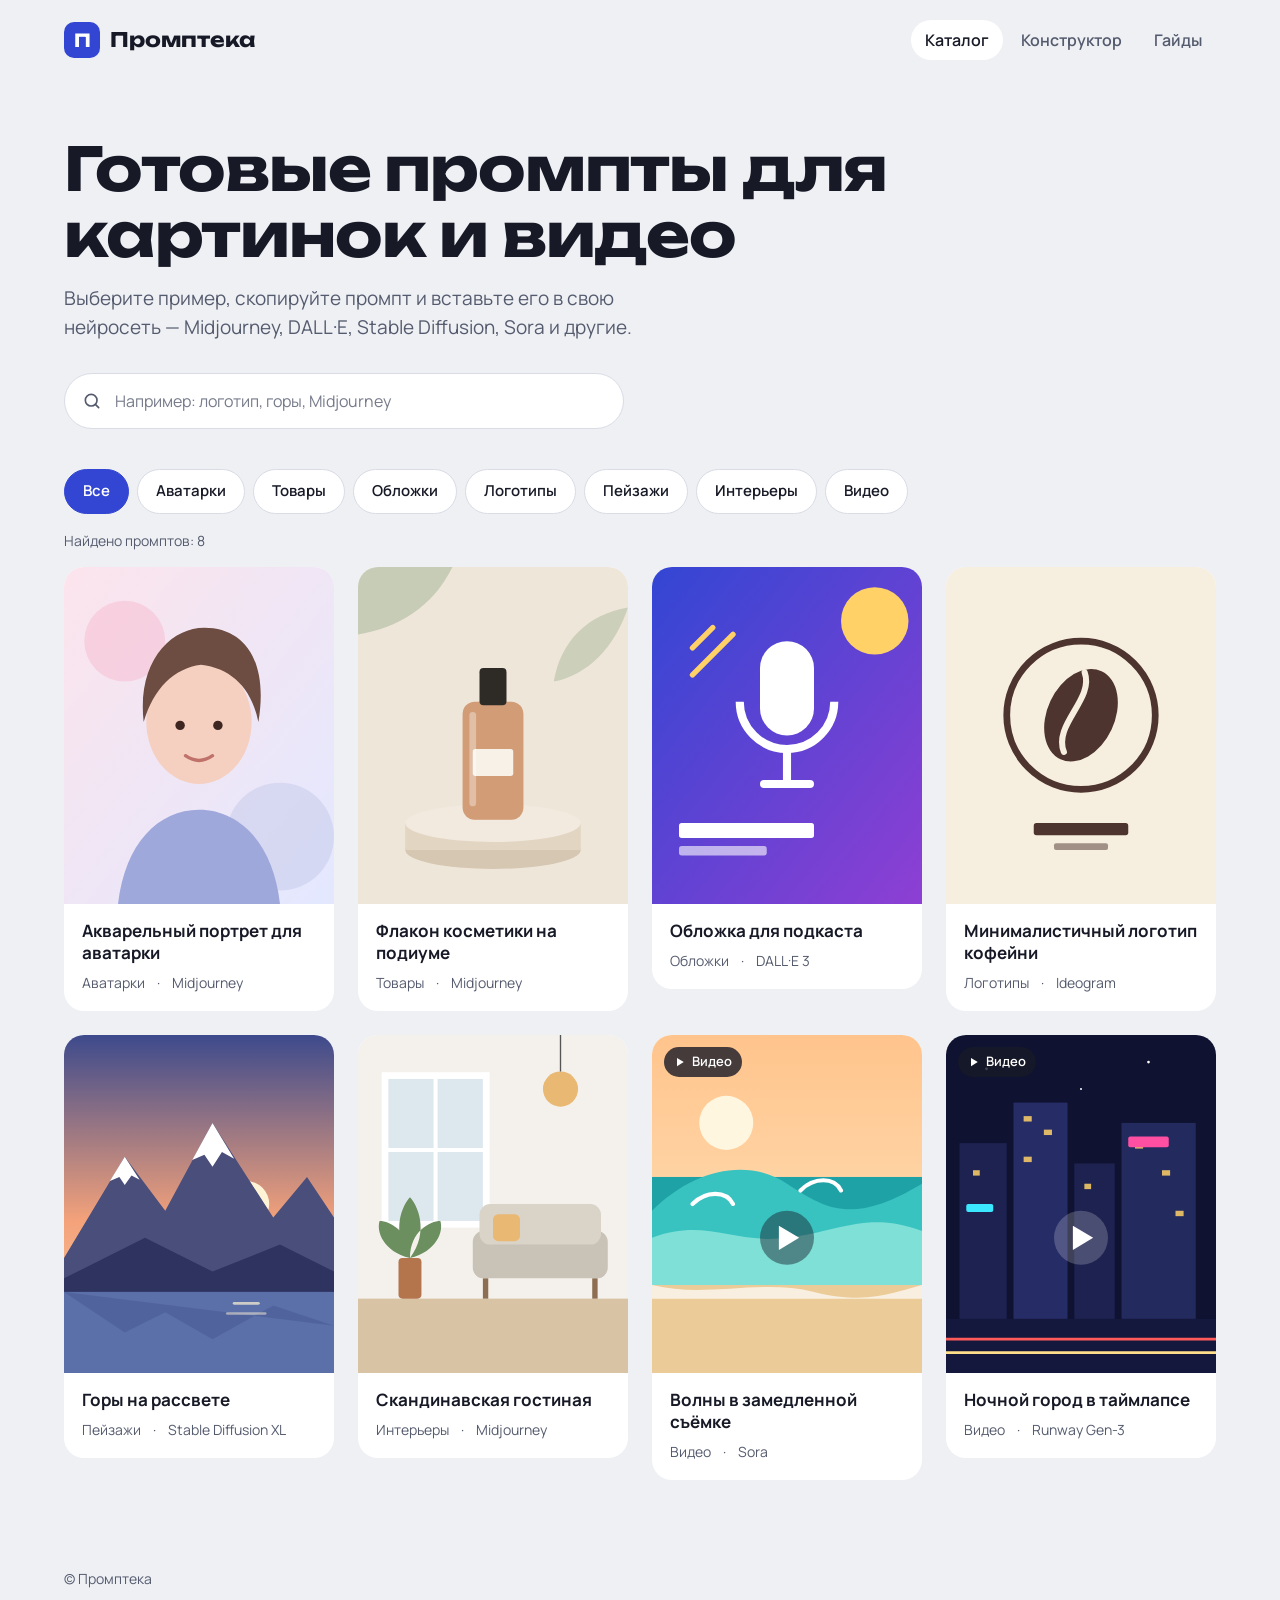
==== index.html @ 245260dd "Первая версия сайта «Промптека» Статический каталог промптов: index.html, style.css, app.js, данные " ====
<!doctype html>
<html lang="ru">
<head>
  <meta charset="utf-8">
  <meta name="viewport" content="width=device-width, initial-scale=1">
  <title>Промптека — готовые промпты для нейросетей</title>
  <meta name="description" content="Каталог готовых промптов для картинок и видео: Midjourney, DALL·E, Stable Diffusion, Sora и другие нейросети.">
  <link rel="preconnect" href="https://fonts.googleapis.com">
  <link rel="preconnect" href="https://fonts.gstatic.com" crossorigin>
  <link href="https://fonts.googleapis.com/css2?family=Manrope:wght@400;500;600;700&family=Unbounded:wght@500;700&display=swap&subset=cyrillic" rel="stylesheet">
  <link rel="stylesheet" href="style.css">
</head>
<body>
  <a class="skip-link" href="#catalog">Перейти к каталогу</a>

  <header class="header">
    <div class="container header__inner">
      <a class="logo" href="./" aria-label="Промптека — на главную">
        <span class="logo__mark" aria-hidden="true">П</span>
        <span class="logo__text">Промптека</span>
      </a>
      <nav class="nav" aria-label="Основное меню">
        <a class="nav__link is-active" href="#catalog" aria-current="page">Каталог</a>
        <a class="nav__link" href="#">Конструктор</a>
        <a class="nav__link" href="#">Гайды</a>
      </nav>
    </div>
  </header>

  <main>
    <section class="hero container">
      <h1 class="hero__title">Готовые промпты для картинок и видео</h1>
      <p class="hero__subtitle">Выберите пример, скопируйте промпт и вставьте его в свою нейросеть — Midjourney, DALL·E, Stable Diffusion, Sora и другие.</p>
      <div class="search">
        <label class="visually-hidden" for="search">Поиск промптов</label>
        <svg class="search__icon" aria-hidden="true" viewBox="0 0 24 24" width="20" height="20"><circle cx="11" cy="11" r="7" fill="none" stroke="currentColor" stroke-width="2"/><path d="M20 20l-4-4" stroke="currentColor" stroke-width="2" stroke-linecap="round"/></svg>
        <input class="search__input" id="search" type="search" placeholder="Например: логотип, горы, Midjourney" autocomplete="off">
      </div>
    </section>

    <section class="catalog container" id="catalog" aria-labelledby="catalog-title">
      <h2 class="visually-hidden" id="catalog-title">Каталог промптов</h2>
      <div class="filters" role="group" aria-label="Фильтр по категориям" id="filters"></div>
      <p class="catalog__status" id="status" role="status" aria-live="polite"></p>
      <ul class="grid" id="grid"></ul>
    </section>
  </main>

  <footer class="footer">
    <div class="container">© Промптека</div>
  </footer>

  <dialog class="modal" id="modal" aria-labelledby="modal-title">
    <div class="modal__inner">
      <button class="modal__close" type="button" id="modal-close" aria-label="Закрыть">
        <svg viewBox="0 0 24 24" width="22" height="22" aria-hidden="true"><path d="M6 6l12 12M18 6L6 18" stroke="currentColor" stroke-width="2" stroke-linecap="round"/></svg>
      </button>
      <div class="modal__media">
        <img id="modal-image" src="" alt="">
      </div>
      <div class="modal__body">
        <p class="modal__category" id="modal-category"></p>
        <h2 class="modal__title" id="modal-title"></h2>
        <dl class="modal__meta">
          <div><dt>Нейросеть</dt><dd id="modal-model"></dd></div>
          <div><dt>Формат</dt><dd id="modal-ratio"></dd></div>
        </dl>
        <p class="modal__label">Промпт</p>
        <p class="modal__prompt" id="modal-prompt"></p>
        <button class="btn" type="button" id="copy-btn">Скопировать промпт</button>
      </div>
    </div>
  </dialog>

  <script src="app.js"></script>
</body>
</html>
---- style.css ----
:root {
  --bg: #EEF0F4;
  --surface: #FFFFFF;
  --text: #171A26;
  --muted: #555B6E;
  --accent: #3346D3;
  --accent-hover: #2636B0;
  --border: #D9DCE5;
  --radius: 20px;
  --font-heading: "Unbounded", "Arial Black", sans-serif;
  --font-body: "Manrope", system-ui, -apple-system, "Segoe UI", sans-serif;
}

*,
*::before,
*::after {
  box-sizing: border-box;
}

html {
  -webkit-text-size-adjust: 100%;
}

body {
  margin: 0;
  background: var(--bg);
  color: var(--text);
  font-family: var(--font-body);
  font-size: 16px;
  line-height: 1.5;
}

img {
  display: block;
  max-width: 100%;
}

button {
  font: inherit;
  color: inherit;
}

:focus-visible {
  outline: 3px solid var(--accent);
  outline-offset: 3px;
}

.container {
  width: 100%;
  max-width: 1200px;
  margin: 0 auto;
  padding: 0 24px;
}

.visually-hidden {
  position: absolute;
  width: 1px;
  height: 1px;
  overflow: hidden;
  clip: rect(0 0 0 0);
  white-space: nowrap;
}

.skip-link {
  position: absolute;
  left: 16px;
  top: -100px;
  z-index: 10;
  padding: 10px 16px;
  background: var(--accent);
  color: #fff;
  border-radius: 10px;
}

.skip-link:focus {
  top: 16px;
}

/* Шапка */
.header__inner {
  display: flex;
  align-items: center;
  justify-content: space-between;
  gap: 16px;
  min-height: 80px;
}

.logo {
  display: inline-flex;
  align-items: center;
  gap: 10px;
  color: var(--text);
  text-decoration: none;
  font-family: var(--font-heading);
  font-weight: 700;
  font-size: 20px;
}

.logo__mark {
  display: grid;
  place-items: center;
  width: 36px;
  height: 36px;
  border-radius: 10px;
  background: var(--accent);
  color: #fff;
  font-size: 18px;
}

.nav {
  display: flex;
  gap: 4px;
}

.nav__link {
  padding: 8px 14px;
  border-radius: 999px;
  color: var(--muted);
  font-weight: 600;
  text-decoration: none;
  transition: background-color .2s, color .2s;
}

.nav__link:hover {
  color: var(--text);
  background: rgba(23, 26, 38, .06);
}

.nav__link.is-active {
  color: var(--text);
  background: var(--surface);
}

/* Первый экран */
.hero {
  padding-top: 56px;
  padding-bottom: 40px;
}

.hero__title {
  max-width: 900px;
  margin: 0 0 16px;
  font-family: var(--font-heading);
  font-weight: 700;
  font-size: clamp(30px, 5.2vw, 60px);
  line-height: 1.1;
  letter-spacing: -0.02em;
}

.hero__subtitle {
  max-width: 640px;
  margin: 0 0 32px;
  color: var(--muted);
  font-size: clamp(16px, 2vw, 19px);
}

.search {
  position: relative;
  max-width: 560px;
}

.search__icon {
  position: absolute;
  left: 18px;
  top: 50%;
  transform: translateY(-50%);
  color: var(--muted);
  pointer-events: none;
}

.search__input {
  width: 100%;
  height: 56px;
  padding: 0 20px 0 50px;
  border: 1px solid var(--border);
  border-radius: 999px;
  background: var(--surface);
  color: var(--text);
  font: inherit;
  font-size: 16px;
}

.search__input::placeholder {
  color: var(--muted);
  opacity: .8;
}

.search__input:focus-visible {
  outline-offset: 0;
  border-color: var(--accent);
}

/* Фильтры */
.filters {
  display: flex;
  flex-wrap: wrap;
  gap: 8px;
  margin-bottom: 16px;
}

.filter {
  padding: 10px 18px;
  border: 1px solid var(--border);
  border-radius: 999px;
  background: var(--surface);
  font-weight: 600;
  font-size: 15px;
  cursor: pointer;
  transition: background-color .2s, color .2s, border-color .2s;
}

.filter:hover {
  border-color: var(--accent);
}

.filter[aria-pressed="true"] {
  background: var(--accent);
  border-color: var(--accent);
  color: #fff;
}

.catalog {
  padding-bottom: 64px;
}

.catalog__status {
  min-height: 1.5em;
  margin: 0 0 16px;
  color: var(--muted);
  font-size: 14px;
}

/* Сетка карточек */
.grid {
  display: grid;
  grid-template-columns: repeat(auto-fill, minmax(240px, 1fr));
  gap: 24px;
  margin: 0;
  padding: 0;
  list-style: none;
}

.card {
  display: block;
  width: 100%;
  padding: 0;
  border: 0;
  border-radius: var(--radius);
  background: var(--surface);
  text-align: left;
  cursor: pointer;
  overflow: hidden;
  transition: transform .2s, box-shadow .2s;
}

.card:hover {
  transform: translateY(-4px);
  box-shadow: 0 12px 32px rgba(23, 26, 38, .1);
}

.card__media {
  position: relative;
  aspect-ratio: 4 / 5;
  background: var(--border);
}

.card__media img {
  width: 100%;
  height: 100%;
  object-fit: cover;
}

.badge {
  position: absolute;
  top: 12px;
  left: 12px;
  display: inline-flex;
  align-items: center;
  gap: 6px;
  padding: 5px 10px;
  border-radius: 999px;
  background: rgba(23, 26, 38, .8);
  color: #fff;
  font-size: 13px;
  font-weight: 600;
}

.card__body {
  display: block;
  padding: 16px 18px 18px;
}

.card__title {
  display: block;
  margin-bottom: 8px;
  font-weight: 700;
  font-size: 17px;
  line-height: 1.3;
}

.card__meta {
  display: flex;
  flex-wrap: wrap;
  gap: 4px 12px;
  color: var(--muted);
  font-size: 14px;
}

.card__meta span + span::before {
  content: "·";
  margin-right: 12px;
}

/* Модальное окно */
.modal {
  width: min(960px, calc(100% - 32px));
  max-height: calc(100% - 32px);
  padding: 0;
  border: 0;
  border-radius: 24px;
  background: var(--surface);
  color: var(--text);
}

.modal::backdrop {
  background: rgba(23, 26, 38, .6);
}

.modal__inner {
  position: relative;
  display: grid;
  grid-template-columns: minmax(0, 1fr) minmax(0, 1.1fr);
}

.modal__close {
  position: absolute;
  top: 12px;
  right: 12px;
  z-index: 1;
  display: grid;
  place-items: center;
  width: 44px;
  height: 44px;
  border: 0;
  border-radius: 50%;
  background: var(--bg);
  cursor: pointer;
}

.modal__close:hover {
  background: var(--border);
}

.modal__media {
  background: var(--bg);
}

.modal__media img {
  width: 100%;
  height: 100%;
  aspect-ratio: 4 / 5;
  object-fit: cover;
}

.modal__body {
  padding: 32px;
}

.modal__category {
  margin: 0 0 8px;
  color: var(--accent);
  font-weight: 700;
  font-size: 14px;
}

.modal__title {
  margin: 0 48px 20px 0;
  font-family: var(--font-heading);
  font-weight: 500;
  font-size: 24px;
  line-height: 1.25;
}

.modal__meta {
  display: flex;
  flex-wrap: wrap;
  gap: 24px;
  margin: 0 0 20px;
}

.modal__meta dt {
  color: var(--muted);
  font-size: 13px;
}

.modal__meta dd {
  margin: 0;
  font-weight: 700;
}

.modal__label {
  margin: 0 0 8px;
  color: var(--muted);
  font-size: 13px;
}

.modal__prompt {
  margin: 0 0 24px;
  padding: 16px;
  border-radius: 14px;
  background: var(--bg);
  font-size: 15px;
  white-space: pre-wrap;
}

.btn {
  display: inline-flex;
  align-items: center;
  justify-content: center;
  min-height: 52px;
  padding: 0 28px;
  border: 0;
  border-radius: 999px;
  background: var(--accent);
  color: #fff;
  font-weight: 700;
  cursor: pointer;
  transition: background-color .2s;
}

.btn:hover {
  background: var(--accent-hover);
}

.btn.is-done {
  background: #1E8E5A;
}

.footer {
  padding: 24px 0 40px;
  color: var(--muted);
  font-size: 14px;
}

/* Телефоны и планшеты */
@media (max-width: 720px) {
  .container {
    padding: 0 16px;
  }

  .header__inner {
    flex-wrap: wrap;
    padding: 16px 0 8px;
    min-height: 0;
  }

  .nav {
    width: 100%;
    overflow-x: auto;
  }

  .hero {
    padding-top: 24px;
    padding-bottom: 28px;
  }

  .grid {
    grid-template-columns: repeat(2, minmax(0, 1fr));
    gap: 12px;
  }

  .card__body {
    padding: 12px;
  }

  .card__title {
    font-size: 15px;
  }

  .card__meta {
    font-size: 13px;
  }

  .modal__inner {
    grid-template-columns: 1fr;
  }

  .modal__media img {
    aspect-ratio: 16 / 10;
  }

  .modal__body {
    padding: 20px;
  }

  .modal__title {
    font-size: 20px;
    margin-right: 0;
  }

  .btn {
    width: 100%;
  }
}

@media (max-width: 380px) {
  .grid {
    grid-template-columns: 1fr;
  }
}

@media (prefers-reduced-motion: reduce) {
  * {
    transition: none !important;
  }
}
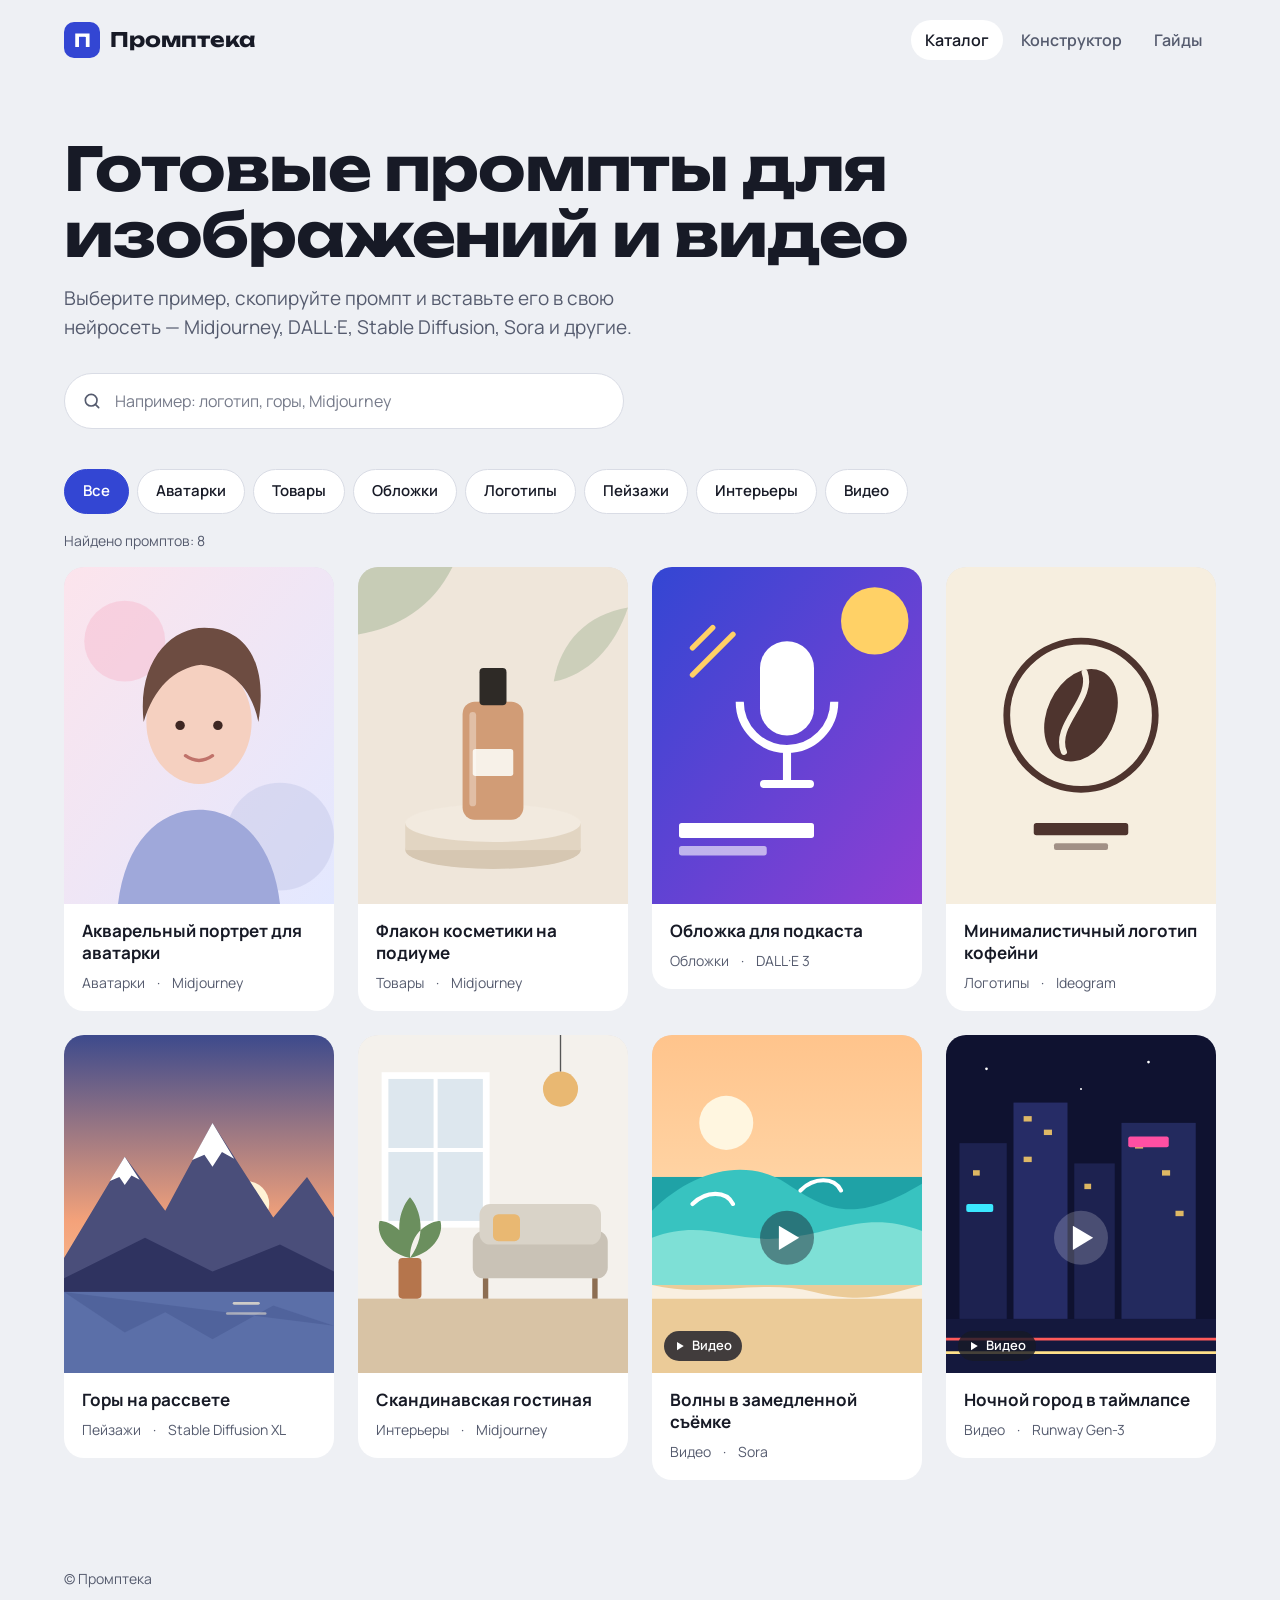
==== commit fb048e37: "Перенести значок «Видео» вниз и уточнить заголовок - Значок «Видео» теперь в левом нижнем углу карти" ====
--- a/index.html
+++ b/index.html
@@ -29,7 +29,7 @@
 
   <main>
     <section class="hero container">
-      <h1 class="hero__title">Готовые промпты для картинок и видео</h1>
+      <h1 class="hero__title">Готовые промпты для изображений и видео</h1>
       <p class="hero__subtitle">Выберите пример, скопируйте промпт и вставьте его в свою нейросеть — Midjourney, DALL·E, Stable Diffusion, Sora и другие.</p>
       <div class="search">
         <label class="visually-hidden" for="search">Поиск промптов</label>
--- a/style.css
+++ b/style.css
@@ -260,6 +260,8 @@
 
 .card__media {
   position: relative;
+  display: block;
+  overflow: hidden;
   aspect-ratio: 4 / 5;
   background: var(--border);
 }
@@ -272,7 +274,7 @@
 
 .badge {
   position: absolute;
-  top: 12px;
+  bottom: 12px;
   left: 12px;
   display: inline-flex;
   align-items: center;
